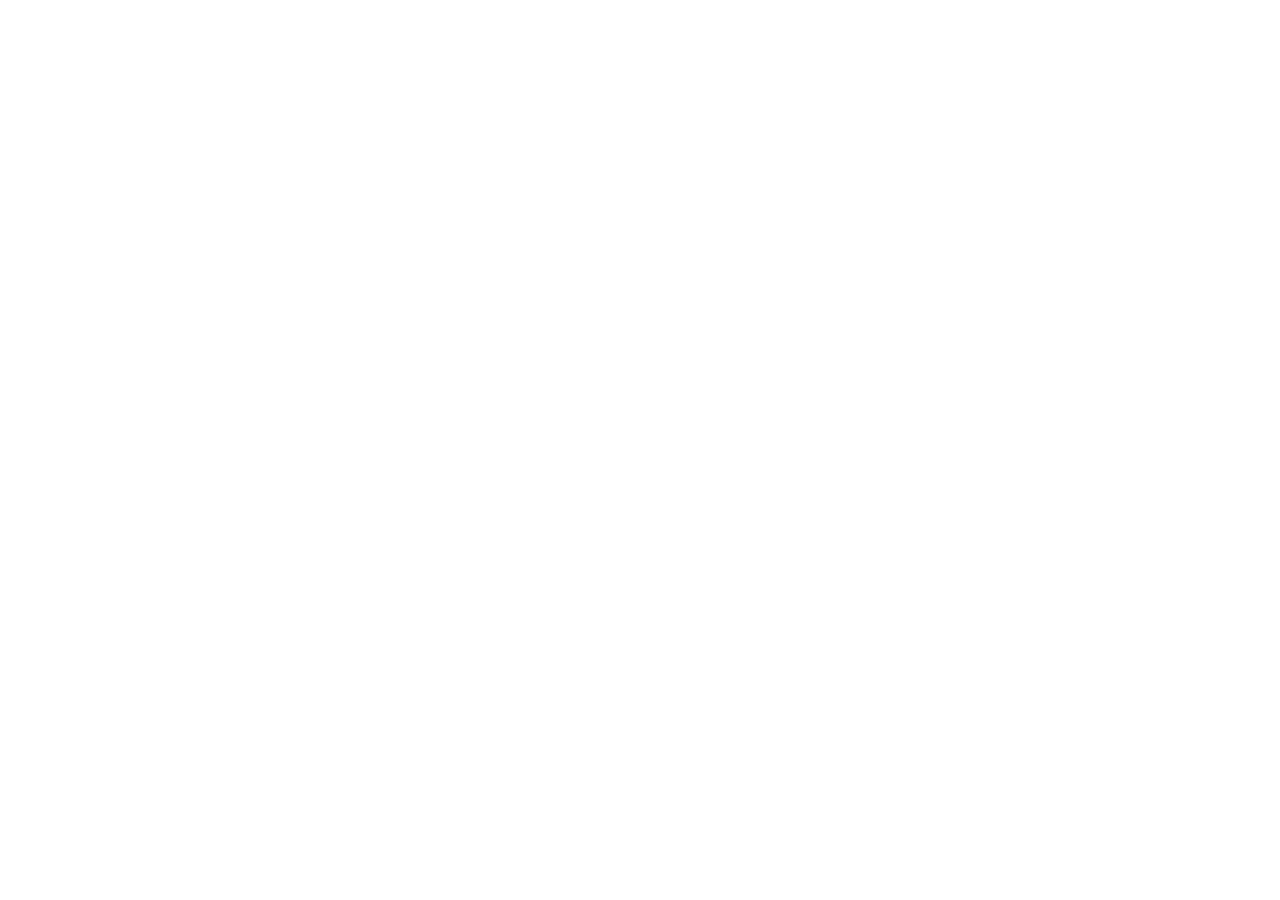
==== editorial/index.html @ 91fcff69 "STRANDGUT demo sites: info-first + editorial" ====
<!doctype html>
<html lang="de">
  <head>
    <meta charset="UTF-8" />
    <link rel="icon" type="image/svg+xml" href="/Program Files/Git/strandgut-sites/editorial/favicon.svg" />
    <meta name="viewport" content="width=device-width, initial-scale=1.0" />
    <meta name="theme-color" content="#112B28" />
    <meta
      name="description"
      content="STRANDGUT - Beachbar und Kueche direkt am Strand von Binz auf Ruegen. Regionale Kueche, frischer Ostseefisch und Cocktails zum Sonnenuntergang."
    />
    <title>STRANDGUT - Beachbar & Küche · Binz, Rügen</title>
    <script type="module" crossorigin src="/Program Files/Git/strandgut-sites/editorial/assets/index-DSdc0NOH.js"></script>
    <link rel="stylesheet" crossorigin href="/Program Files/Git/strandgut-sites/editorial/assets/index-mIvfpM-p.css">
  </head>
  <body>
    <div id="root"></div>
  </body>
</html>
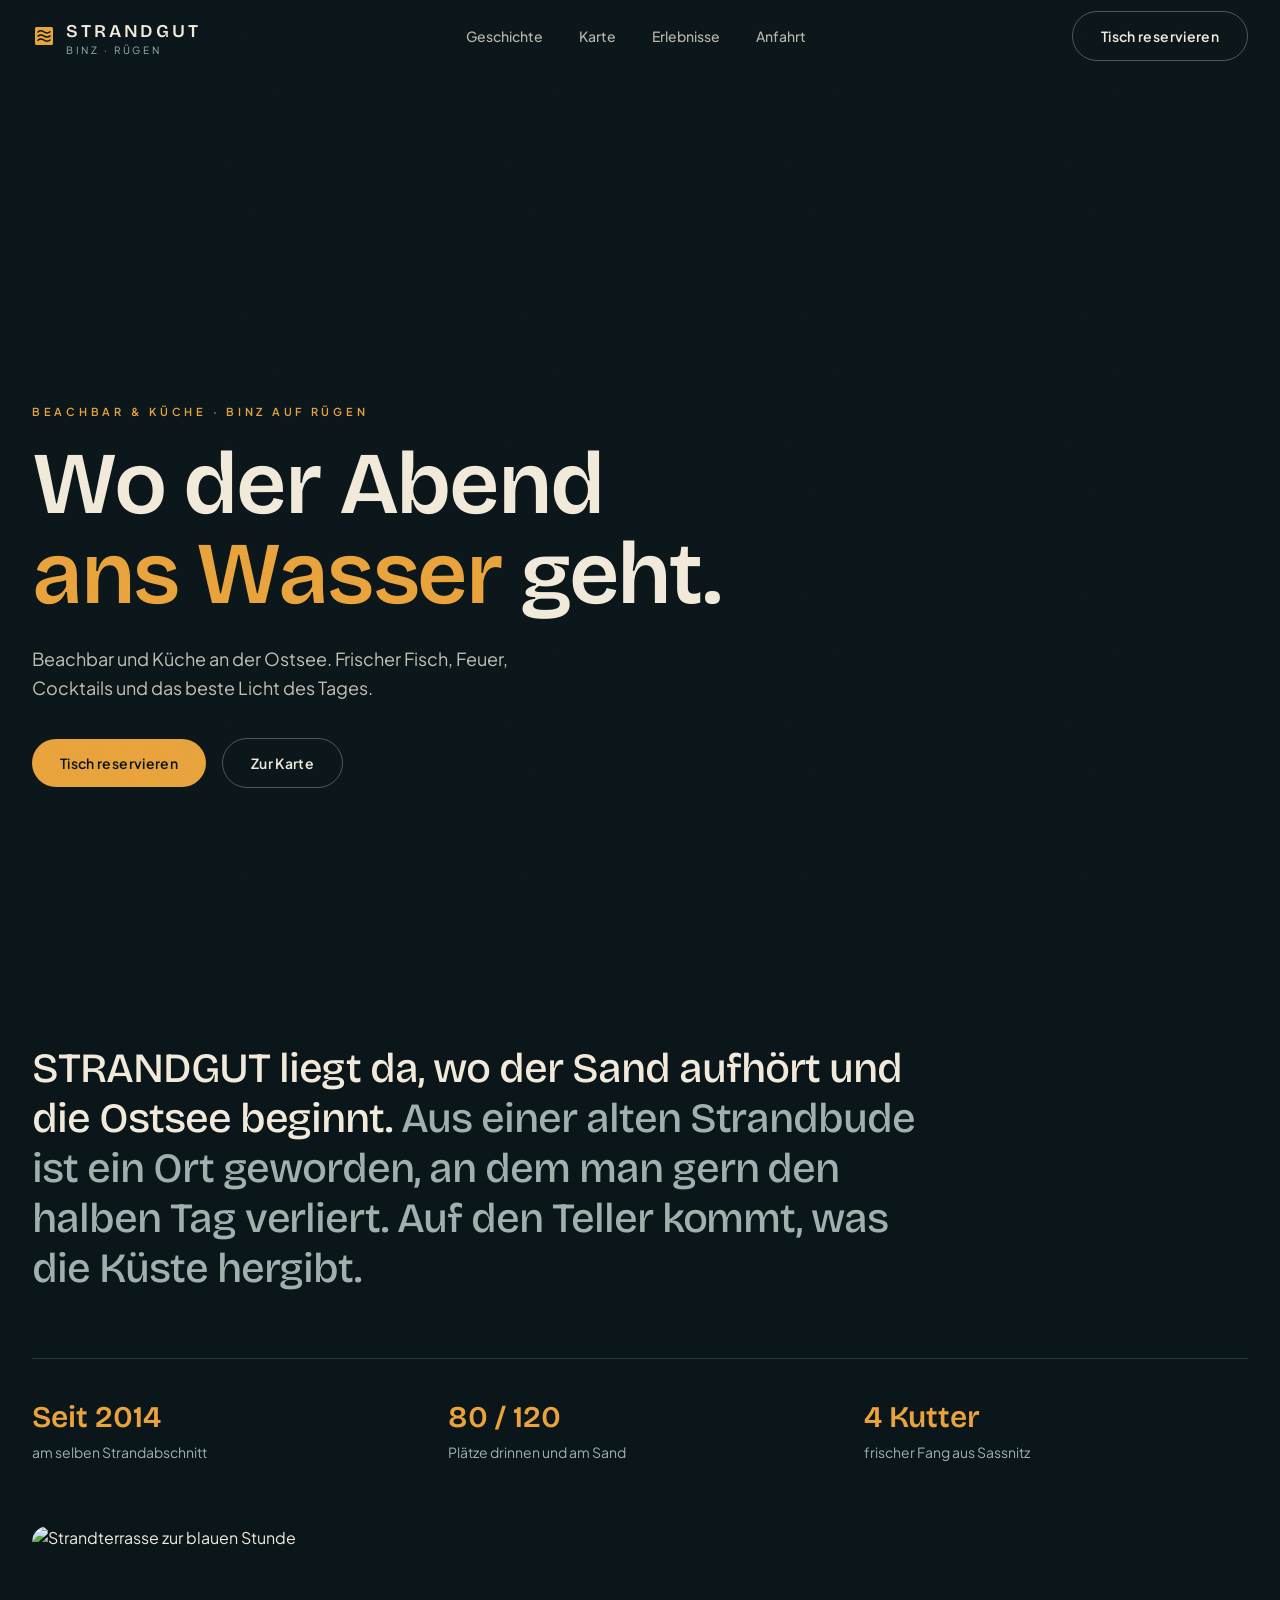
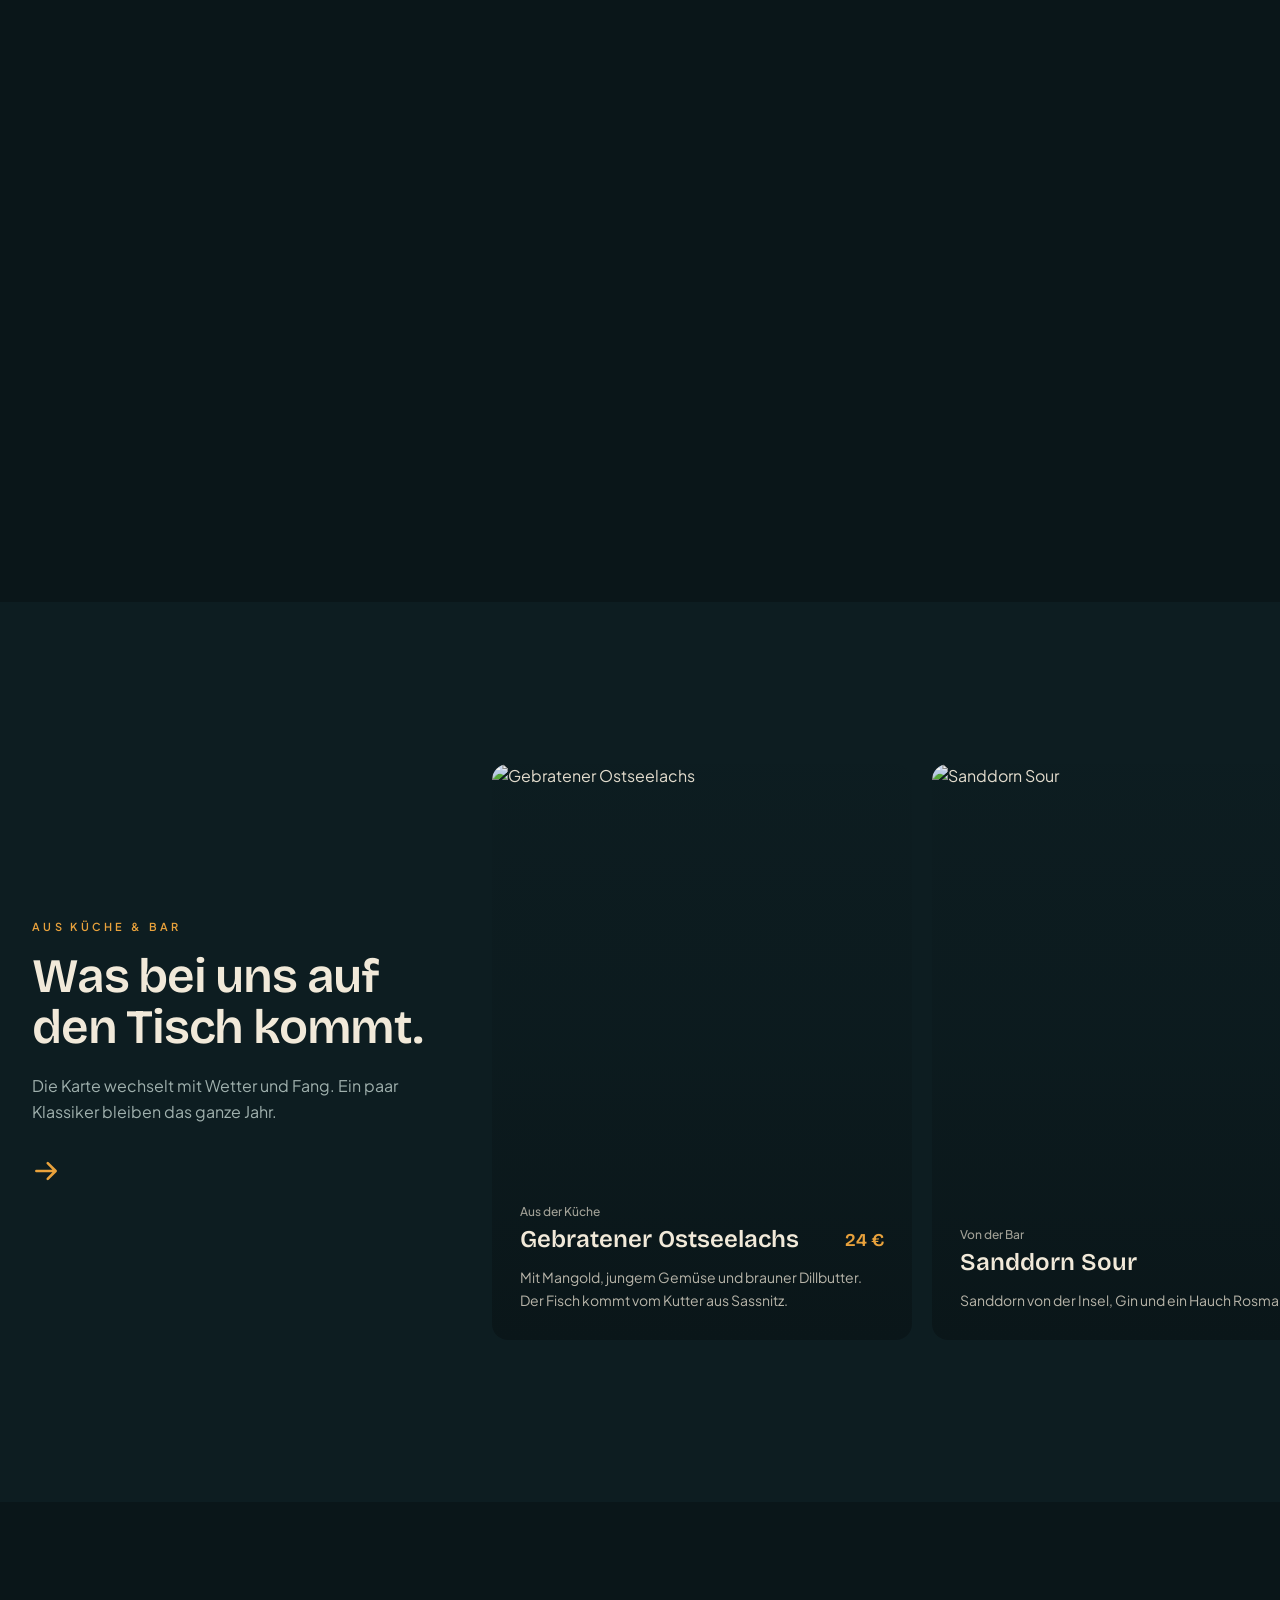
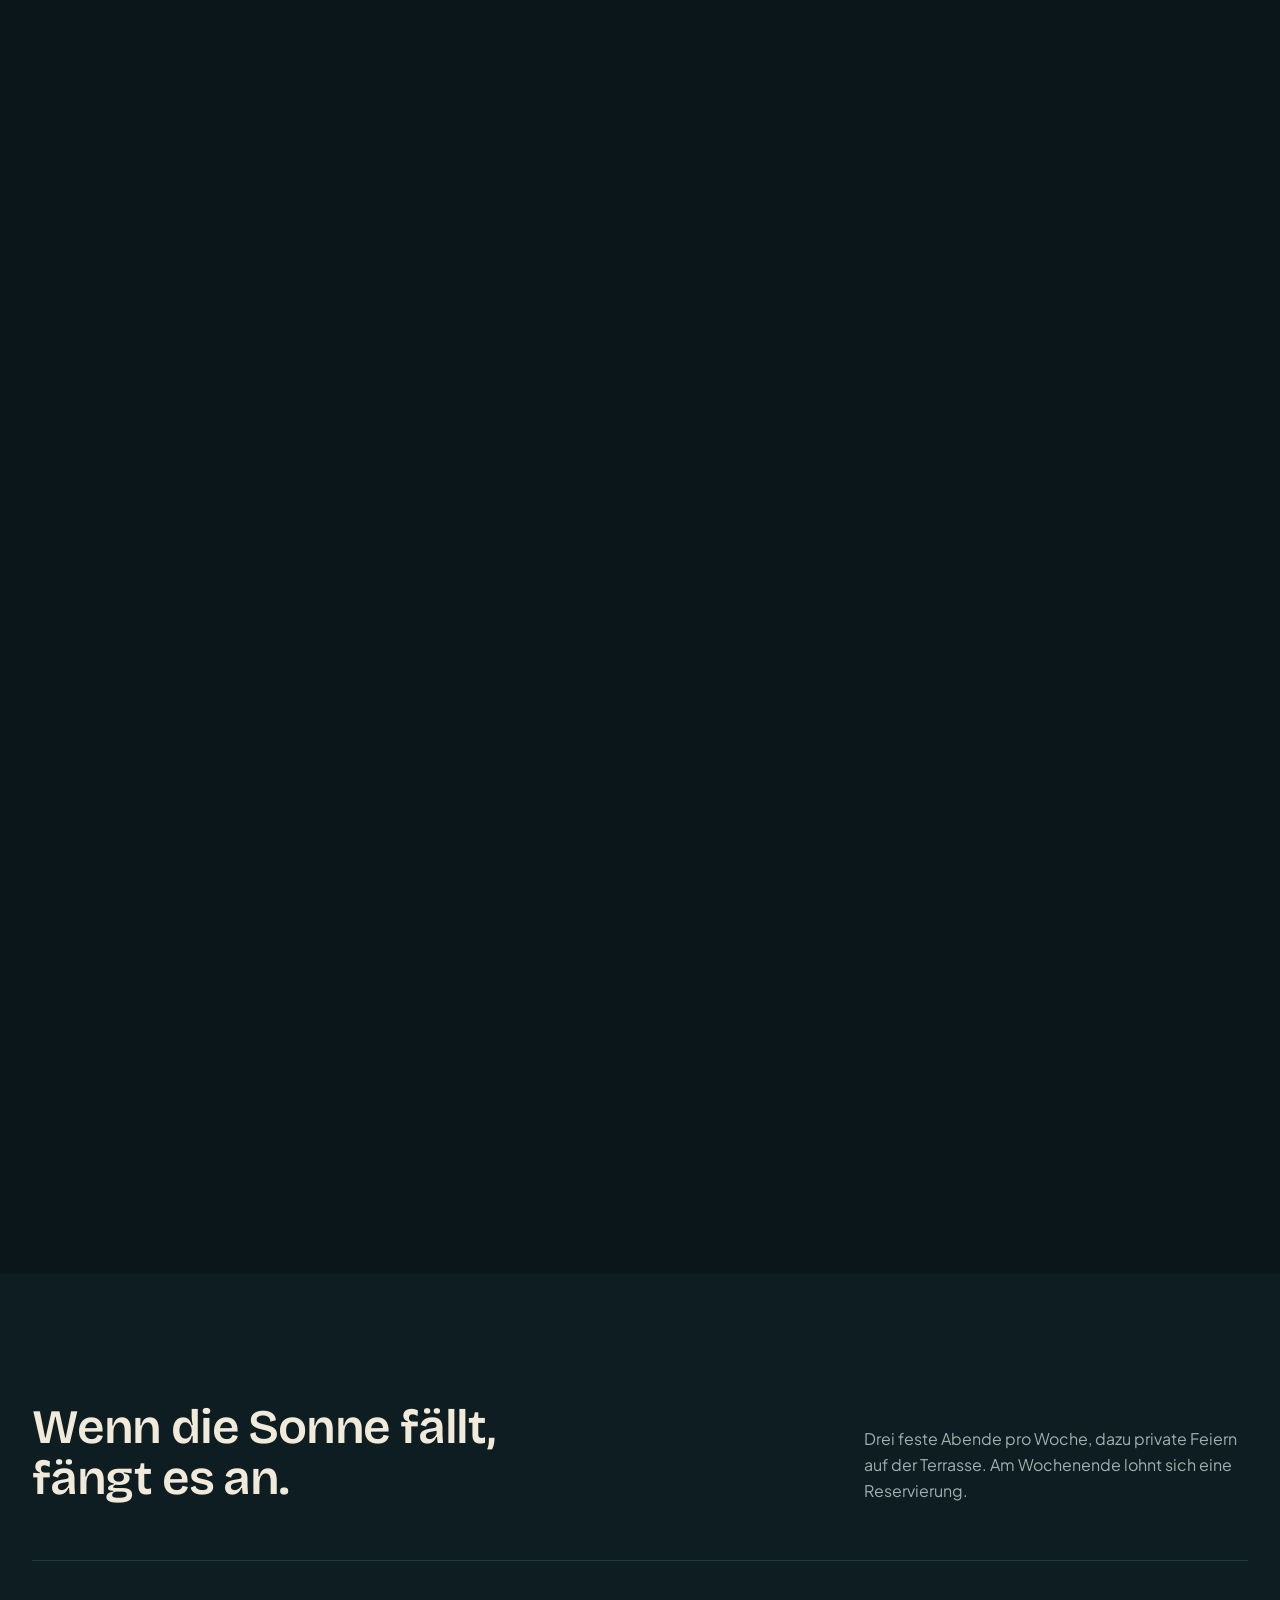
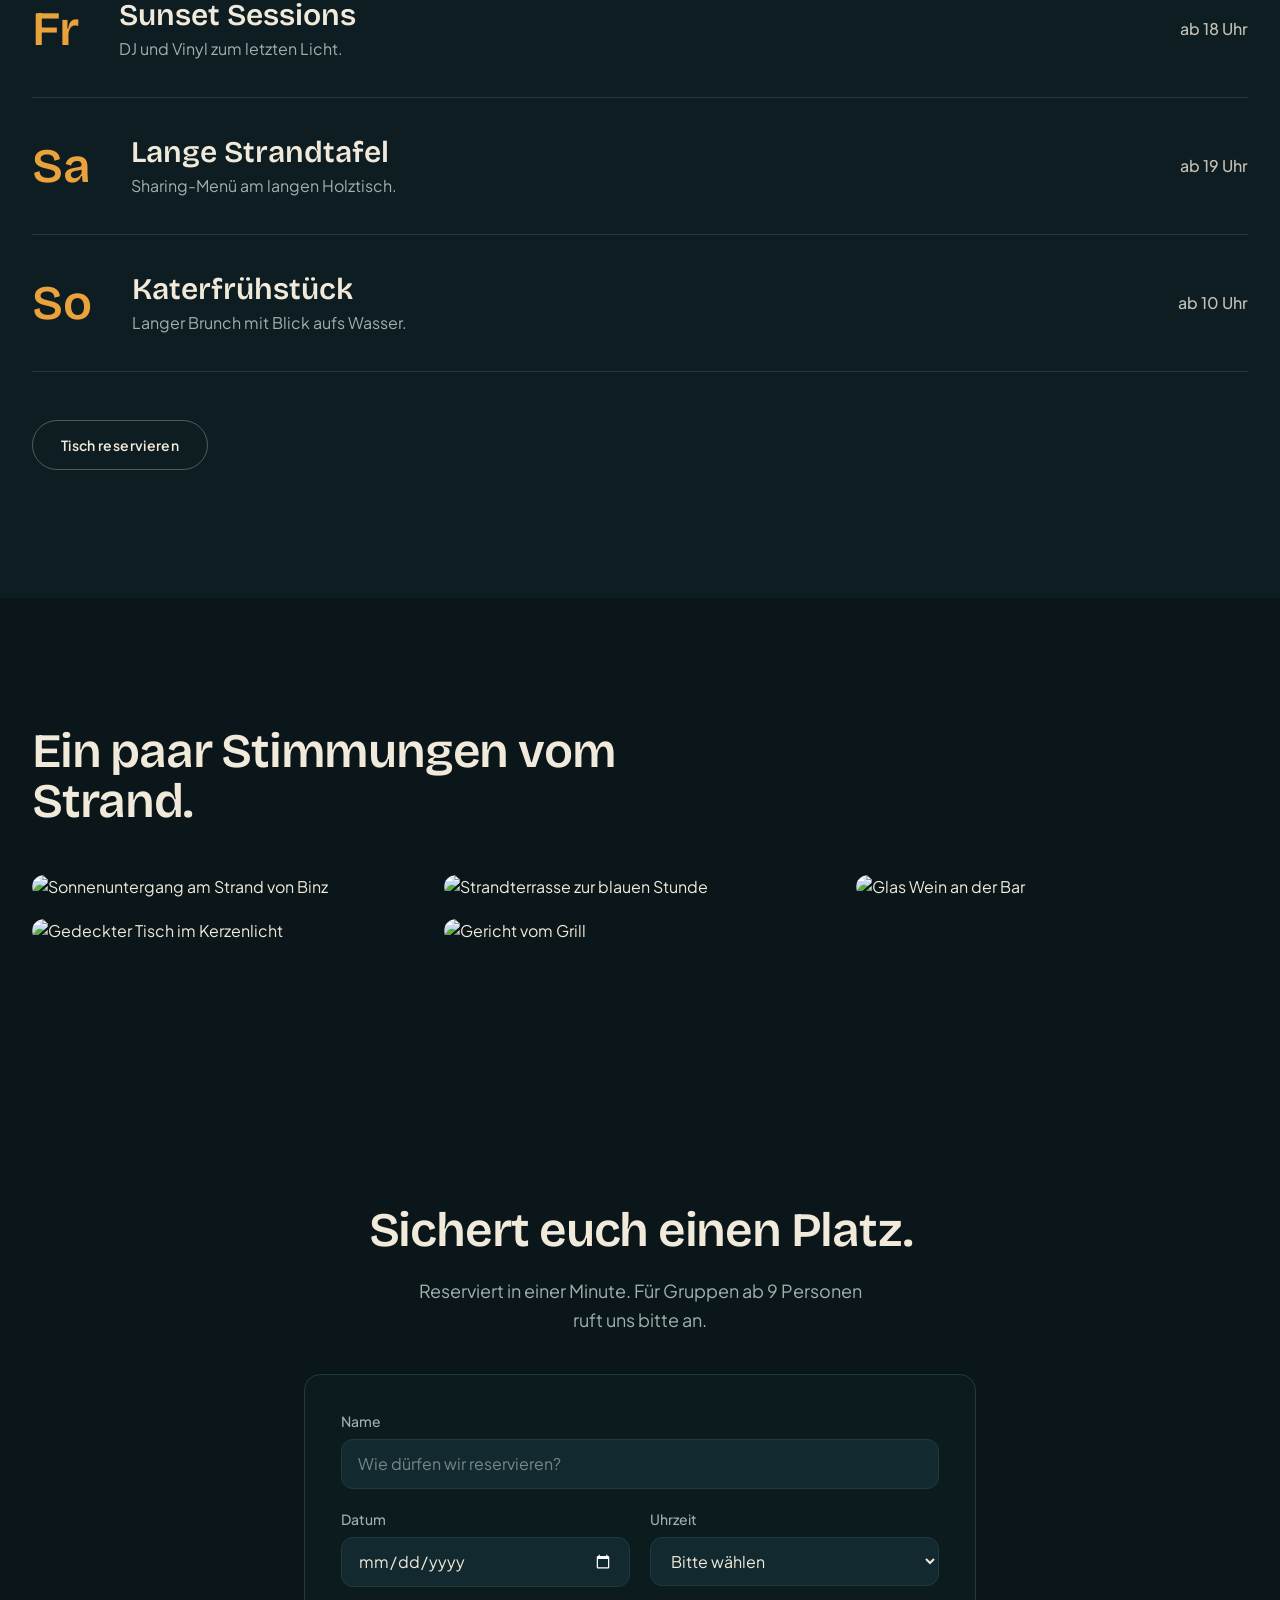
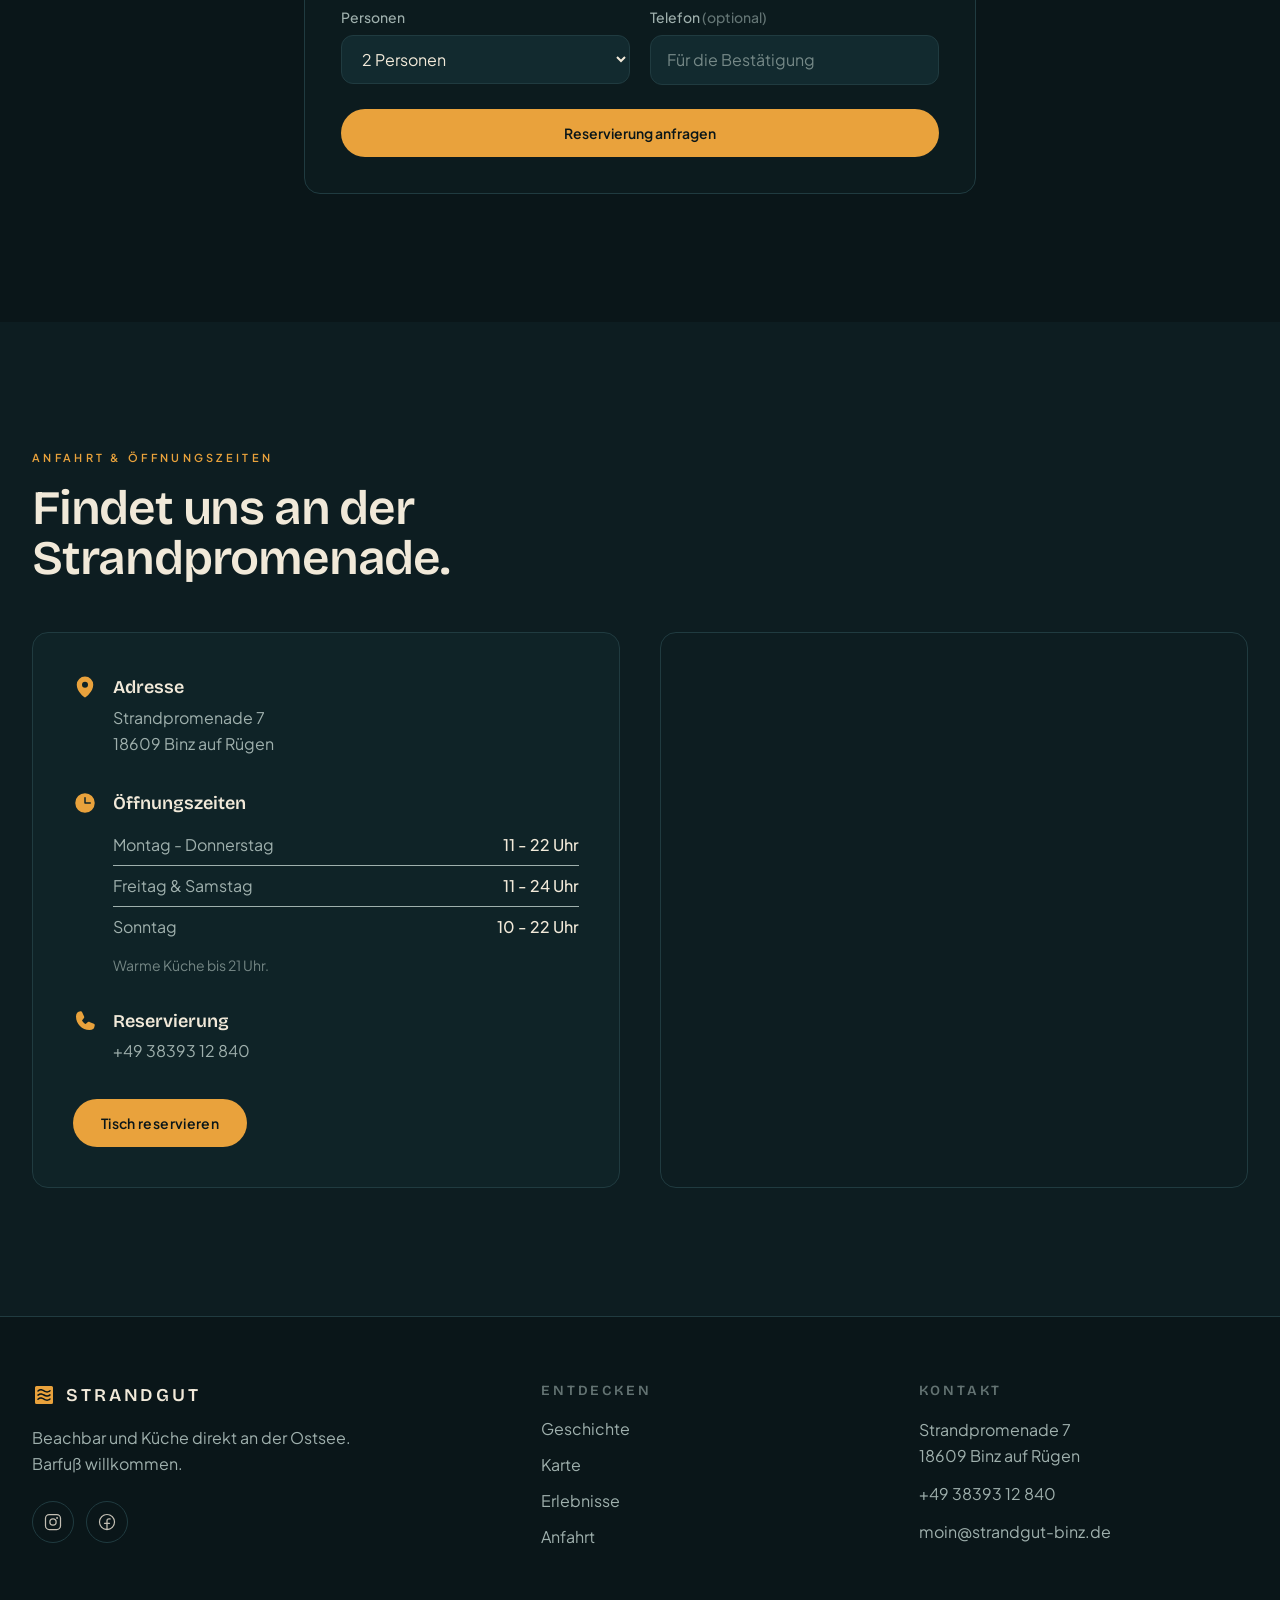
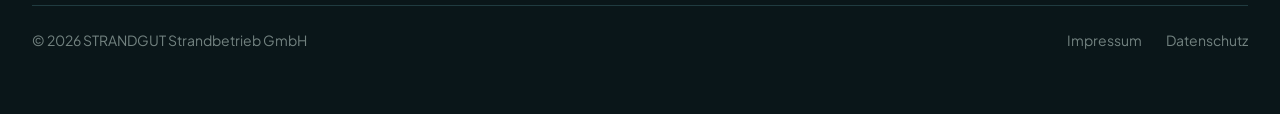
==== commit 02d9a6f8: "Use relative asset paths (robust under GitHub Pages subfolders)" ====
--- a/editorial/index.html
+++ b/editorial/index.html
@@ -2,7 +2,7 @@
 <html lang="de">
   <head>
     <meta charset="UTF-8" />
-    <link rel="icon" type="image/svg+xml" href="/Program Files/Git/strandgut-sites/editorial/favicon.svg" />
+    <link rel="icon" type="image/svg+xml" href="./favicon.svg" />
     <meta name="viewport" content="width=device-width, initial-scale=1.0" />
     <meta name="theme-color" content="#112B28" />
     <meta
@@ -10,8 +10,8 @@
       content="STRANDGUT - Beachbar und Kueche direkt am Strand von Binz auf Ruegen. Regionale Kueche, frischer Ostseefisch und Cocktails zum Sonnenuntergang."
     />
     <title>STRANDGUT - Beachbar & Küche · Binz, Rügen</title>
-    <script type="module" crossorigin src="/Program Files/Git/strandgut-sites/editorial/assets/index-DSdc0NOH.js"></script>
-    <link rel="stylesheet" crossorigin href="/Program Files/Git/strandgut-sites/editorial/assets/index-mIvfpM-p.css">
+    <script type="module" crossorigin src="./assets/index-B8bBzKCx.js"></script>
+    <link rel="stylesheet" crossorigin href="./assets/index-BWJ41e-n.css">
   </head>
   <body>
     <div id="root"></div>
--- a/editorial/assets/index-BWJ41e-n.css
+++ b/editorial/assets/index-BWJ41e-n.css
@@ -0,0 +1 @@
+@font-face{font-family:Bricolage Grotesque Variable;font-style:normal;font-display:swap;font-weight:200 800;src:url(./bricolage-grotesque-vietnamese-wght-normal-BUzh504Q.woff2)format("woff2-variations");unicode-range:U+102-103,U+110-111,U+128-129,U+168-169,U+1A0-1A1,U+1AF-1B0,U+300-301,U+303-304,U+308-309,U+323,U+329,U+1EA0-1EF9,U+20AB}@font-face{font-family:Bricolage Grotesque Variable;font-style:normal;font-display:swap;font-weight:200 800;src:url(./bricolage-grotesque-latin-ext-wght-normal-CcLUaPy7.woff2)format("woff2-variations");unicode-range:U+100-2BA,U+2BD-2C5,U+2C7-2CC,U+2CE-2D7,U+2DD-2FF,U+304,U+308,U+329,U+1D00-1DBF,U+1E00-1E9F,U+1EF2-1EFF,U+2020,U+20A0-20AB,U+20AD-20C0,U+2113,U+2C60-2C7F,U+A720-A7FF}@font-face{font-family:Bricolage Grotesque Variable;font-style:normal;font-display:swap;font-weight:200 800;src:url(./bricolage-grotesque-latin-wght-normal-DLoelf7F.woff2)format("woff2-variations");unicode-range:U+??,U+131,U+152-153,U+2BB-2BC,U+2C6,U+2DA,U+2DC,U+304,U+308,U+329,U+2000-206F,U+20AC,U+2122,U+2191,U+2193,U+2212,U+2215,U+FEFF,U+FFFD}@font-face{font-family:Plus Jakarta Sans Variable;font-style:normal;font-display:swap;font-weight:200 800;src:url([data-uri])format("woff2-variations");unicode-range:U+460-52F,U+1C80-1C8A,U+20B4,U+2DE0-2DFF,U+A640-A69F,U+FE2E-FE2F}@font-face{font-family:Plus Jakarta Sans Variable;font-style:normal;font-display:swap;font-weight:200 800;src:url(./plus-jakarta-sans-vietnamese-wght-normal-qRpaaN48.woff2)format("woff2-variations");unicode-range:U+102-103,U+110-111,U+128-129,U+168-169,U+1A0-1A1,U+1AF-1B0,U+300-301,U+303-304,U+308-309,U+323,U+329,U+1EA0-1EF9,U+20AB}@font-face{font-family:Plus Jakarta Sans Variable;font-style:normal;font-display:swap;font-weight:200 800;src:url(./plus-jakarta-sans-latin-ext-wght-normal-DmpS2jIq.woff2)format("woff2-variations");unicode-range:U+100-2BA,U+2BD-2C5,U+2C7-2CC,U+2CE-2D7,U+2DD-2FF,U+304,U+308,U+329,U+1D00-1DBF,U+1E00-1E9F,U+1EF2-1EFF,U+2020,U+20A0-20AB,U+20AD-20C0,U+2113,U+2C60-2C7F,U+A720-A7FF}@font-face{font-family:Plus Jakarta Sans Variable;font-style:normal;font-display:swap;font-weight:200 800;src:url(./plus-jakarta-sans-latin-wght-normal-eXO_dkmS.woff2)format("woff2-variations");unicode-range:U+??,U+131,U+152-153,U+2BB-2BC,U+2C6,U+2DA,U+2DC,U+304,U+308,U+329,U+2000-206F,U+20AC,U+2122,U+2191,U+2193,U+2212,U+2215,U+FEFF,U+FFFD}@layer properties{@supports (((-webkit-hyphens:none)) and (not (margin-trim:inline))) or ((-moz-orient:inline) and (not (color:rgb(from red r g b)))){*,:before,:after,::backdrop{--tw-rotate-x:initial;--tw-rotate-y:initial;--tw-rotate-z:initial;--tw-skew-x:initial;--tw-skew-y:initial;--tw-space-y-reverse:0;--tw-divide-y-reverse:0;--tw-border-style:solid;--tw-gradient-position:initial;--tw-gradient-from:#0000;--tw-gradient-via:#0000;--tw-gradient-to:#0000;--tw-gradient-stops:initial;--tw-gradient-via-stops:initial;--tw-gradient-from-position:0%;--tw-gradient-via-position:50%;--tw-gradient-to-position:100%;--tw-leading:initial;--tw-font-weight:initial;--tw-tracking:initial;--tw-outline-style:solid;--tw-blur:initial;--tw-brightness:initial;--tw-contrast:initial;--tw-grayscale:initial;--tw-hue-rotate:initial;--tw-invert:initial;--tw-opacity:initial;--tw-saturate:initial;--tw-sepia:initial;--tw-drop-shadow:initial;--tw-drop-shadow-color:initial;--tw-drop-shadow-alpha:100%;--tw-drop-shadow-size:initial;--tw-backdrop-blur:initial;--tw-backdrop-brightness:initial;--tw-backdrop-contrast:initial;--tw-backdrop-grayscale:initial;--tw-backdrop-hue-rotate:initial;--tw-backdrop-invert:initial;--tw-backdrop-opacity:initial;--tw-backdrop-saturate:initial;--tw-backdrop-sepia:initial;--tw-duration:initial;--tw-ease:initial;--tw-scale-x:1;--tw-scale-y:1;--tw-scale-z:1;--tw-shadow:0 0 #0000;--tw-shadow-color:initial;--tw-shadow-alpha:100%;--tw-inset-shadow:0 0 #0000;--tw-inset-shadow-color:initial;--tw-inset-shadow-alpha:100%;--tw-ring-color:initial;--tw-ring-shadow:0 0 #0000;--tw-inset-ring-color:initial;--tw-inset-ring-shadow:0 0 #0000;--tw-ring-inset:initial;--tw-ring-offset-width:0px;--tw-ring-offset-color:#fff;--tw-ring-offset-shadow:0 0 #0000}}}@layer theme{:root,:host{--font-sans:ui-sans-serif, system-ui, sans-serif, "Apple Color Emoji", "Segoe UI Emoji", "Segoe UI Symbol", "Noto Color Emoji";--font-mono:ui-monospace, SFMono-Regular, Menlo, Monaco, Consolas, "Liberation Mono", "Courier New", monospace;--color-red-300:oklch(80.8% .114 19.571);--color-red-400:oklch(70.4% .191 22.216);--spacing:.25rem;--container-xs:20rem;--container-sm:24rem;--container-md:28rem;--container-lg:32rem;--container-xl:36rem;--container-2xl:42rem;--container-3xl:48rem;--container-4xl:56rem;--text-xs:.75rem;--text-xs--line-height:calc(1 / .75);--text-sm:.875rem;--text-sm--line-height:calc(1.25 / .875);--text-base:1rem;--text-base--line-height:calc(1.5 / 1);--text-lg:1.125rem;--text-lg--line-height:calc(1.75 / 1.125);--text-xl:1.25rem;--text-xl--line-height:calc(1.75 / 1.25);--text-2xl:1.5rem;--text-2xl--line-height:calc(2 / 1.5);--text-3xl:1.875rem;--text-3xl--line-height:calc(2.25 / 1.875);--text-4xl:2.25rem;--text-4xl--line-height:calc(2.5 / 2.25);--text-5xl:3rem;--text-5xl--line-height:1;--text-6xl:3.75rem;--text-6xl--line-height:1;--font-weight-medium:500;--font-weight-semibold:600;--tracking-tight:-.025em;--tracking-wide:.025em;--leading-tight:1.25;--leading-snug:1.375;--leading-relaxed:1.625;--radius-xl:.75rem;--radius-2xl:1rem;--ease-out:cubic-bezier(0, 0, .2, 1);--animate-spin:spin 1s linear infinite;--blur-md:12px;--default-transition-duration:.15s;--default-transition-timing-function:cubic-bezier(.4, 0, .2, 1);--default-font-family:var(--font-sans);--default-mono-font-family:var(--font-mono);--color-night:#0a1619;--color-deep:#0d1d21;--color-surface:#122a2f;--color-line:#203b40;--color-sand:#f1e9d9;--color-haze:#9fb0ad;--color-amber:#e9a23c;--color-amber-deep:#cf8526;--font-display:"Bricolage Grotesque Variable", ui-sans-serif, system-ui, sans-serif;--font-body:"Plus Jakarta Sans Variable", ui-sans-serif, system-ui, sans-serif;--radius-pill:999px}}@layer base{*,:after,:before,::backdrop{box-sizing:border-box;border:0 solid;margin:0;padding:0}::file-selector-button{box-sizing:border-box;border:0 solid;margin:0;padding:0}html,:host{-webkit-text-size-adjust:100%;tab-size:4;line-height:1.5;font-family:var(--default-font-family,ui-sans-serif, system-ui, sans-serif, "Apple Color Emoji", "Segoe UI Emoji", "Segoe UI Symbol", "Noto Color Emoji");font-feature-settings:var(--default-font-feature-settings,normal);font-variation-settings:var(--default-font-variation-settings,normal);-webkit-tap-highlight-color:transparent}hr{height:0;color:inherit;border-top-width:1px}abbr:where([title]){-webkit-text-decoration:underline dotted;text-decoration:underline dotted}h1,h2,h3,h4,h5,h6{font-size:inherit;font-weight:inherit}a{color:inherit;-webkit-text-decoration:inherit;-webkit-text-decoration:inherit;-webkit-text-decoration:inherit;-webkit-text-decoration:inherit;text-decoration:inherit}b,strong{font-weight:bolder}code,kbd,samp,pre{font-family:var(--default-mono-font-family,ui-monospace, SFMono-Regular, Menlo, Monaco, Consolas, "Liberation Mono", "Courier New", monospace);font-feature-settings:var(--default-mono-font-feature-settings,normal);font-variation-settings:var(--default-mono-font-variation-settings,normal);font-size:1em}small{font-size:80%}sub,sup{vertical-align:baseline;font-size:75%;line-height:0;position:relative}sub{bottom:-.25em}sup{top:-.5em}table{text-indent:0;border-color:inherit;border-collapse:collapse}:-moz-focusring{outline:auto}progress{vertical-align:baseline}summary{display:list-item}ol,ul,menu{list-style:none}img,svg,video,canvas,audio,iframe,embed,object{vertical-align:middle;display:block}img,video{max-width:100%;height:auto}button,input,select,optgroup,textarea{font:inherit;font-feature-settings:inherit;font-variation-settings:inherit;letter-spacing:inherit;color:inherit;opacity:1;background-color:#0000;border-radius:0}::file-selector-button{font:inherit;font-feature-settings:inherit;font-variation-settings:inherit;letter-spacing:inherit;color:inherit;opacity:1;background-color:#0000;border-radius:0}:where(select:is([multiple],[size])) optgroup{font-weight:bolder}:where(select:is([multiple],[size])) optgroup option{padding-inline-start:20px}::file-selector-button{margin-inline-end:4px}::placeholder{opacity:1}@supports (not ((-webkit-appearance:-apple-pay-button))) or (contain-intrinsic-size:1px){::placeholder{color:currentColor}@supports (color:color-mix(in lab, red, red)){::placeholder{color:color-mix(in oklab, currentcolor 50%, transparent)}}}textarea{resize:vertical}::-webkit-search-decoration{-webkit-appearance:none}::-webkit-date-and-time-value{min-height:1lh;text-align:inherit}::-webkit-datetime-edit{display:inline-flex}::-webkit-datetime-edit-fields-wrapper{padding:0}::-webkit-datetime-edit{padding-block:0}::-webkit-datetime-edit-year-field{padding-block:0}::-webkit-datetime-edit-month-field{padding-block:0}::-webkit-datetime-edit-day-field{padding-block:0}::-webkit-datetime-edit-hour-field{padding-block:0}::-webkit-datetime-edit-minute-field{padding-block:0}::-webkit-datetime-edit-second-field{padding-block:0}::-webkit-datetime-edit-millisecond-field{padding-block:0}::-webkit-datetime-edit-meridiem-field{padding-block:0}::-webkit-calendar-picker-indicator{line-height:1}:-moz-ui-invalid{box-shadow:none}button,input:where([type=button],[type=reset],[type=submit]){appearance:button}::file-selector-button{appearance:button}::-webkit-inner-spin-button{height:auto}::-webkit-outer-spin-button{height:auto}[hidden]:where(:not([hidden=until-found])){display:none!important}}@layer components;@layer utilities{.absolute{position:absolute}.fixed{position:fixed}.relative{position:relative}.static{position:static}.inset-0{inset:0}.inset-x-0{inset-inline:0}.top-0{top:0}.z-50{z-index:50}.container{width:100%}@media (width>=40rem){.container{max-width:40rem}}@media (width>=48rem){.container{max-width:48rem}}@media (width>=64rem){.container{max-width:64rem}}@media (width>=80rem){.container{max-width:80rem}}@media (width>=96rem){.container{max-width:96rem}}.mx-auto{margin-inline:auto}.mt-0\.5{margin-top:calc(var(--spacing) * .5)}.mt-1{margin-top:var(--spacing)}.mt-2{margin-top:calc(var(--spacing) * 2)}.mt-3{margin-top:calc(var(--spacing) * 3)}.mt-4{margin-top:calc(var(--spacing) * 4)}.mt-5{margin-top:calc(var(--spacing) * 5)}.mt-6{margin-top:calc(var(--spacing) * 6)}.mt-8{margin-top:calc(var(--spacing) * 8)}.mt-9{margin-top:calc(var(--spacing) * 9)}.mt-10{margin-top:calc(var(--spacing) * 10)}.mt-12{margin-top:calc(var(--spacing) * 12)}.mt-14{margin-top:calc(var(--spacing) * 14)}.mt-16{margin-top:calc(var(--spacing) * 16)}.mb-4{margin-bottom:calc(var(--spacing) * 4)}.mb-5{margin-bottom:calc(var(--spacing) * 5)}.mb-12{margin-bottom:calc(var(--spacing) * 12)}.block{display:block}.flex{display:flex}.grid{display:grid}.hidden{display:none}.inline-flex{display:inline-flex}.aspect-\[16\/9\]{aspect-ratio:16/9}.size-4{width:calc(var(--spacing) * 4);height:calc(var(--spacing) * 4)}.size-5{width:calc(var(--spacing) * 5);height:calc(var(--spacing) * 5)}.size-6{width:calc(var(--spacing) * 6);height:calc(var(--spacing) * 6)}.size-7{width:calc(var(--spacing) * 7);height:calc(var(--spacing) * 7)}.size-14{width:calc(var(--spacing) * 14);height:calc(var(--spacing) * 14)}.size-full{width:100%;height:100%}.h-\[64vh\]{height:64vh}.h-\[72px\]{height:72px}.h-\[100dvh\]{height:100dvh}.h-full{height:100%}.min-h-\[100dvh\]{min-height:100dvh}.min-h-\[360px\]{min-height:360px}.w-\[80vw\]{width:80vw}.w-full{width:100%}.max-w-2xl{max-width:var(--container-2xl)}.max-w-3xl{max-width:var(--container-3xl)}.max-w-4xl{max-width:var(--container-4xl)}.max-w-\[400px\]{max-width:400px}.max-w-\[420px\]{max-width:420px}.max-w-\[440px\]{max-width:440px}.max-w-\[1320px\]{max-width:1320px}.max-w-lg{max-width:var(--container-lg)}.max-w-md{max-width:var(--container-md)}.max-w-sm{max-width:var(--container-sm)}.max-w-xl{max-width:var(--container-xl)}.max-w-xs{max-width:var(--container-xs)}.min-w-0{min-width:0}.flex-1{flex:1}.shrink-0{flex-shrink:0}.transform{transform:var(--tw-rotate-x,) var(--tw-rotate-y,) var(--tw-rotate-z,) var(--tw-skew-x,) var(--tw-skew-y,)}.animate-spin{animation:var(--animate-spin)}.columns-2{columns:2}.grid-cols-1{grid-template-columns:repeat(1,minmax(0,1fr))}.flex-col{flex-direction:column}.flex-wrap{flex-wrap:wrap}.items-center{align-items:center}.items-end{align-items:flex-end}.justify-between{justify-content:space-between}.justify-center{justify-content:center}.justify-end{justify-content:flex-end}.gap-1{gap:var(--spacing)}.gap-2{gap:calc(var(--spacing) * 2)}.gap-2\.5{gap:calc(var(--spacing) * 2.5)}.gap-3{gap:calc(var(--spacing) * 3)}.gap-4{gap:calc(var(--spacing) * 4)}.gap-5{gap:calc(var(--spacing) * 5)}.gap-6{gap:calc(var(--spacing) * 6)}.gap-8{gap:calc(var(--spacing) * 8)}.gap-9{gap:calc(var(--spacing) * 9)}.gap-12{gap:calc(var(--spacing) * 12)}:where(.space-y-3>:not(:last-child)){--tw-space-y-reverse:0;margin-block-start:calc(calc(var(--spacing) * 3) * var(--tw-space-y-reverse));margin-block-end:calc(calc(var(--spacing) * 3) * calc(1 - var(--tw-space-y-reverse)))}:where(.divide-y>:not(:last-child)){--tw-divide-y-reverse:0;border-bottom-style:var(--tw-border-style);border-top-style:var(--tw-border-style);border-top-width:calc(1px * var(--tw-divide-y-reverse));border-bottom-width:calc(1px * calc(1 - var(--tw-divide-y-reverse)))}.overflow-hidden{overflow:hidden}.overflow-x-auto{overflow-x:auto}.overflow-x-hidden{overflow-x:hidden}.rounded-2xl{border-radius:var(--radius-2xl)}.rounded-full{border-radius:3.40282e38px}.rounded-pill{border-radius:var(--radius-pill)}.rounded-xl{border-radius:var(--radius-xl)}.border{border-style:var(--tw-border-style);border-width:1px}.border-t{border-top-style:var(--tw-border-style);border-top-width:1px}.border-b{border-bottom-style:var(--tw-border-style);border-bottom-width:1px}.border-line{border-color:var(--color-line)}.border-red-400\/70{border-color:#ff6568b3}@supports (color:color-mix(in lab, red, red)){.border-red-400\/70{border-color:color-mix(in oklab, var(--color-red-400) 70%, transparent)}}.border-sand\/30{border-color:#f1e9d94d}@supports (color:color-mix(in lab, red, red)){.border-sand\/30{border-color:color-mix(in oklab, var(--color-sand) 30%, transparent)}}.border-transparent{border-color:#0000}.bg-amber{background-color:var(--color-amber)}.bg-deep{background-color:var(--color-deep)}.bg-deep\/70{background-color:#0d1d21b3}@supports (color:color-mix(in lab, red, red)){.bg-deep\/70{background-color:color-mix(in oklab, var(--color-deep) 70%, transparent)}}.bg-night{background-color:var(--color-night)}.bg-night\/80{background-color:#0a1619cc}@supports (color:color-mix(in lab, red, red)){.bg-night\/80{background-color:color-mix(in oklab, var(--color-night) 80%, transparent)}}.bg-night\/95{background-color:#0a1619f2}@supports (color:color-mix(in lab, red, red)){.bg-night\/95{background-color:color-mix(in oklab, var(--color-night) 95%, transparent)}}.bg-surface{background-color:var(--color-surface)}.bg-surface\/50{background-color:#122a2f80}@supports (color:color-mix(in lab, red, red)){.bg-surface\/50{background-color:color-mix(in oklab, var(--color-surface) 50%, transparent)}}.bg-transparent{background-color:#0000}.bg-gradient-to-r{--tw-gradient-position:to right in oklab;background-image:linear-gradient(var(--tw-gradient-stops))}.bg-gradient-to-t{--tw-gradient-position:to top in oklab;background-image:linear-gradient(var(--tw-gradient-stops))}.from-night{--tw-gradient-from:var(--color-night);--tw-gradient-stops:var(--tw-gradient-via-stops,var(--tw-gradient-position), var(--tw-gradient-from) var(--tw-gradient-from-position), var(--tw-gradient-to) var(--tw-gradient-to-position))}.from-night\/80{--tw-gradient-from:#0a1619cc}@supports (color:color-mix(in lab, red, red)){.from-night\/80{--tw-gradient-from:color-mix(in oklab, var(--color-night) 80%, transparent)}}.from-night\/80{--tw-gradient-stops:var(--tw-gradient-via-stops,var(--tw-gradient-position), var(--tw-gradient-from) var(--tw-gradient-from-position), var(--tw-gradient-to) var(--tw-gradient-to-position))}.via-night\/20{--tw-gradient-via:#0a161933}@supports (color:color-mix(in lab, red, red)){.via-night\/20{--tw-gradient-via:color-mix(in oklab, var(--color-night) 20%, transparent)}}.via-night\/20{--tw-gradient-via-stops:var(--tw-gradient-position), var(--tw-gradient-from) var(--tw-gradient-from-position), var(--tw-gradient-via) var(--tw-gradient-via-position), var(--tw-gradient-to) var(--tw-gradient-to-position);--tw-gradient-stops:var(--tw-gradient-via-stops)}.via-night\/35{--tw-gradient-via:#0a161959}@supports (color:color-mix(in lab, red, red)){.via-night\/35{--tw-gradient-via:color-mix(in oklab, var(--color-night) 35%, transparent)}}.via-night\/35{--tw-gradient-via-stops:var(--tw-gradient-position), var(--tw-gradient-from) var(--tw-gradient-from-position), var(--tw-gradient-via) var(--tw-gradient-via-position), var(--tw-gradient-to) var(--tw-gradient-to-position);--tw-gradient-stops:var(--tw-gradient-via-stops)}.via-night\/55{--tw-gradient-via:#0a16198c}@supports (color:color-mix(in lab, red, red)){.via-night\/55{--tw-gradient-via:color-mix(in oklab, var(--color-night) 55%, transparent)}}.via-night\/55{--tw-gradient-via-stops:var(--tw-gradient-position), var(--tw-gradient-from) var(--tw-gradient-from-position), var(--tw-gradient-via) var(--tw-gradient-via-position), var(--tw-gradient-to) var(--tw-gradient-to-position);--tw-gradient-stops:var(--tw-gradient-via-stops)}.to-night\/5{--tw-gradient-to:#0a16190d}@supports (color:color-mix(in lab, red, red)){.to-night\/5{--tw-gradient-to:color-mix(in oklab, var(--color-night) 5%, transparent)}}.to-night\/5{--tw-gradient-stops:var(--tw-gradient-via-stops,var(--tw-gradient-position), var(--tw-gradient-from) var(--tw-gradient-from-position), var(--tw-gradient-to) var(--tw-gradient-to-position))}.to-night\/30{--tw-gradient-to:#0a16194d}@supports (color:color-mix(in lab, red, red)){.to-night\/30{--tw-gradient-to:color-mix(in oklab, var(--color-night) 30%, transparent)}}.to-night\/30{--tw-gradient-stops:var(--tw-gradient-via-stops,var(--tw-gradient-position), var(--tw-gradient-from) var(--tw-gradient-from-position), var(--tw-gradient-to) var(--tw-gradient-to-position))}.to-transparent{--tw-gradient-to:transparent;--tw-gradient-stops:var(--tw-gradient-via-stops,var(--tw-gradient-position), var(--tw-gradient-from) var(--tw-gradient-from-position), var(--tw-gradient-to) var(--tw-gradient-to-position))}.object-cover{object-fit:cover}.p-2\.5{padding:calc(var(--spacing) * 2.5)}.p-6{padding:calc(var(--spacing) * 6)}.p-7{padding:calc(var(--spacing) * 7)}.p-8{padding:calc(var(--spacing) * 8)}.px-3{padding-inline:calc(var(--spacing) * 3)}.px-4{padding-inline:calc(var(--spacing) * 4)}.px-5{padding-inline:calc(var(--spacing) * 5)}.px-7{padding-inline:calc(var(--spacing) * 7)}.py-2{padding-block:calc(var(--spacing) * 2)}.py-3{padding-block:calc(var(--spacing) * 3)}.py-3\.5{padding-block:calc(var(--spacing) * 3.5)}.py-4{padding-block:calc(var(--spacing) * 4)}.py-7{padding-block:calc(var(--spacing) * 7)}.py-8{padding-block:calc(var(--spacing) * 8)}.py-16{padding-block:calc(var(--spacing) * 16)}.py-24{padding-block:calc(var(--spacing) * 24)}.pt-1{padding-top:var(--spacing)}.pt-3{padding-top:calc(var(--spacing) * 3)}.pt-6{padding-top:calc(var(--spacing) * 6)}.pt-10{padding-top:calc(var(--spacing) * 10)}.pt-28{padding-top:calc(var(--spacing) * 28)}.pb-20{padding-bottom:calc(var(--spacing) * 20)}.text-center{text-align:center}.font-display{font-family:var(--font-display)}.text-2xl{font-size:var(--text-2xl);line-height:var(--tw-leading,var(--text-2xl--line-height))}.text-3xl{font-size:var(--text-3xl);line-height:var(--tw-leading,var(--text-3xl--line-height))}.text-4xl{font-size:var(--text-4xl);line-height:var(--tw-leading,var(--text-4xl--line-height))}.text-5xl{font-size:var(--text-5xl);line-height:var(--tw-leading,var(--text-5xl--line-height))}.text-base{font-size:var(--text-base);line-height:var(--tw-leading,var(--text-base--line-height))}.text-lg{font-size:var(--text-lg);line-height:var(--tw-leading,var(--text-lg--line-height))}.text-sm{font-size:var(--text-sm);line-height:var(--tw-leading,var(--text-sm--line-height))}.text-xl{font-size:var(--text-xl);line-height:var(--tw-leading,var(--text-xl--line-height))}.text-xs{font-size:var(--text-xs);line-height:var(--tw-leading,var(--text-xs--line-height))}.text-\[10px\]{font-size:10px}.text-\[11px\]{font-size:11px}.leading-\[1\.02\]{--tw-leading:1.02;line-height:1.02}.leading-\[1\.06\]{--tw-leading:1.06;line-height:1.06}.leading-\[1\.18\]{--tw-leading:1.18;line-height:1.18}.leading-none{--tw-leading:1;line-height:1}.leading-relaxed{--tw-leading:var(--leading-relaxed);line-height:var(--leading-relaxed)}.leading-snug{--tw-leading:var(--leading-snug);line-height:var(--leading-snug)}.leading-tight{--tw-leading:var(--leading-tight);line-height:var(--leading-tight)}.font-medium{--tw-font-weight:var(--font-weight-medium);font-weight:var(--font-weight-medium)}.font-semibold{--tw-font-weight:var(--font-weight-semibold);font-weight:var(--font-weight-semibold)}.tracking-\[0\.2em\]{--tw-tracking:.2em;letter-spacing:.2em}.tracking-\[0\.3em\]{--tw-tracking:.3em;letter-spacing:.3em}.tracking-\[0\.16em\]{--tw-tracking:.16em;letter-spacing:.16em}.tracking-\[0\.26em\]{--tw-tracking:.26em;letter-spacing:.26em}.tracking-\[0\.34em\]{--tw-tracking:.34em;letter-spacing:.34em}.tracking-tight{--tw-tracking:var(--tracking-tight);letter-spacing:var(--tracking-tight)}.tracking-wide{--tw-tracking:var(--tracking-wide);letter-spacing:var(--tracking-wide)}.whitespace-nowrap{white-space:nowrap}.text-amber{color:var(--color-amber)}.text-haze{color:var(--color-haze)}.text-haze\/60{color:#9fb0ad99}@supports (color:color-mix(in lab, red, red)){.text-haze\/60{color:color-mix(in oklab, var(--color-haze) 60%, transparent)}}.text-haze\/70{color:#9fb0adb3}@supports (color:color-mix(in lab, red, red)){.text-haze\/70{color:color-mix(in oklab, var(--color-haze) 70%, transparent)}}.text-night{color:var(--color-night)}.text-red-300{color:var(--color-red-300)}.text-sand{color:var(--color-sand)}.text-sand\/65{color:#f1e9d9a6}@supports (color:color-mix(in lab, red, red)){.text-sand\/65{color:color-mix(in oklab, var(--color-sand) 65%, transparent)}}.text-sand\/75{color:#f1e9d9bf}@supports (color:color-mix(in lab, red, red)){.text-sand\/75{color:color-mix(in oklab, var(--color-sand) 75%, transparent)}}.text-sand\/80{color:#f1e9d9cc}@supports (color:color-mix(in lab, red, red)){.text-sand\/80{color:color-mix(in oklab, var(--color-sand) 80%, transparent)}}.uppercase{text-transform:uppercase}.not-italic{font-style:normal}.underline-offset-4{text-underline-offset:4px}.\[color-scheme\:dark\]{--lightningcss-light: ;--lightningcss-dark:initial;color-scheme:dark}.outline{outline-style:var(--tw-outline-style);outline-width:1px}.filter{filter:var(--tw-blur,) var(--tw-brightness,) var(--tw-contrast,) var(--tw-grayscale,) var(--tw-hue-rotate,) var(--tw-invert,) var(--tw-saturate,) var(--tw-sepia,) var(--tw-drop-shadow,)}.backdrop-blur-md{--tw-backdrop-blur:blur(var(--blur-md));-webkit-backdrop-filter:var(--tw-backdrop-blur,) var(--tw-backdrop-brightness,) var(--tw-backdrop-contrast,) var(--tw-backdrop-grayscale,) var(--tw-backdrop-hue-rotate,) var(--tw-backdrop-invert,) var(--tw-backdrop-opacity,) var(--tw-backdrop-saturate,) var(--tw-backdrop-sepia,);backdrop-filter:var(--tw-backdrop-blur,) var(--tw-backdrop-brightness,) var(--tw-backdrop-contrast,) var(--tw-backdrop-grayscale,) var(--tw-backdrop-hue-rotate,) var(--tw-backdrop-invert,) var(--tw-backdrop-opacity,) var(--tw-backdrop-saturate,) var(--tw-backdrop-sepia,)}.transition{transition-property:color,background-color,border-color,outline-color,text-decoration-color,fill,stroke,--tw-gradient-from,--tw-gradient-via,--tw-gradient-to,opacity,box-shadow,transform,translate,scale,rotate,filter,-webkit-backdrop-filter,backdrop-filter,display,content-visibility,overlay,pointer-events;transition-timing-function:var(--tw-ease,var(--default-transition-timing-function));transition-duration:var(--tw-duration,var(--default-transition-duration))}.transition-colors{transition-property:color,background-color,border-color,outline-color,text-decoration-color,fill,stroke,--tw-gradient-from,--tw-gradient-via,--tw-gradient-to;transition-timing-function:var(--tw-ease,var(--default-transition-timing-function));transition-duration:var(--tw-duration,var(--default-transition-duration))}.transition-transform{transition-property:transform,translate,scale,rotate;transition-timing-function:var(--tw-ease,var(--default-transition-timing-function));transition-duration:var(--tw-duration,var(--default-transition-duration))}.duration-300{--tw-duration:.3s;transition-duration:.3s}.duration-500{--tw-duration:.5s;transition-duration:.5s}.duration-700{--tw-duration:.7s;transition-duration:.7s}.ease-out{--tw-ease:var(--ease-out);transition-timing-function:var(--ease-out)}.outline-none{--tw-outline-style:none;outline-style:none}@media (hover:hover){.group-hover\:scale-105:is(:where(.group):hover *){--tw-scale-x:105%;--tw-scale-y:105%;--tw-scale-z:105%;scale:var(--tw-scale-x) var(--tw-scale-y)}}.placeholder\:text-haze\/70::placeholder{color:#9fb0adb3}@supports (color:color-mix(in lab, red, red)){.placeholder\:text-haze\/70::placeholder{color:color-mix(in oklab, var(--color-haze) 70%, transparent)}}@media (hover:hover){.hover\:bg-amber-deep:hover{background-color:var(--color-amber-deep)}.hover\:bg-sand:hover{background-color:var(--color-sand)}.hover\:bg-surface:hover{background-color:var(--color-surface)}.hover\:text-amber:hover{color:var(--color-amber)}.hover\:text-night:hover{color:var(--color-night)}.hover\:underline:hover{text-decoration-line:underline}}.focus\:border-amber:focus{border-color:var(--color-amber)}.focus\:ring-2:focus{--tw-ring-shadow:var(--tw-ring-inset,) 0 0 0 calc(2px + var(--tw-ring-offset-width)) var(--tw-ring-color,currentcolor);box-shadow:var(--tw-inset-shadow), var(--tw-inset-ring-shadow), var(--tw-ring-offset-shadow), var(--tw-ring-shadow), var(--tw-shadow)}.focus\:ring-amber\/30:focus{--tw-ring-color:#e9a23c4d}@supports (color:color-mix(in lab, red, red)){.focus\:ring-amber\/30:focus{--tw-ring-color:color-mix(in oklab, var(--color-amber) 30%, transparent)}}.focus-visible\:ring-2:focus-visible{--tw-ring-shadow:var(--tw-ring-inset,) 0 0 0 calc(2px + var(--tw-ring-offset-width)) var(--tw-ring-color,currentcolor);box-shadow:var(--tw-inset-shadow), var(--tw-inset-ring-shadow), var(--tw-ring-offset-shadow), var(--tw-ring-shadow), var(--tw-shadow)}.focus-visible\:ring-amber:focus-visible{--tw-ring-color:var(--color-amber)}.focus-visible\:ring-offset-2:focus-visible{--tw-ring-offset-width:2px;--tw-ring-offset-shadow:var(--tw-ring-inset,) 0 0 0 var(--tw-ring-offset-width) var(--tw-ring-offset-color)}.focus-visible\:ring-offset-deep:focus-visible{--tw-ring-offset-color:var(--color-deep)}.focus-visible\:ring-offset-night:focus-visible{--tw-ring-offset-color:var(--color-night)}.focus-visible\:outline-none:focus-visible{--tw-outline-style:none;outline-style:none}.active\:scale-\[0\.98\]:active{scale:.98}.disabled\:cursor-not-allowed:disabled{cursor:not-allowed}.disabled\:opacity-80:disabled{opacity:.8}@media (width>=40rem){.sm\:col-span-2{grid-column:span 2/span 2}.sm\:mb-5{margin-bottom:calc(var(--spacing) * 5)}.sm\:aspect-\[16\/7\]{aspect-ratio:16/7}.sm\:grid-cols-2{grid-template-columns:repeat(2,minmax(0,1fr))}.sm\:grid-cols-3{grid-template-columns:repeat(3,minmax(0,1fr))}.sm\:flex-row{flex-direction:row}.sm\:items-center{align-items:center}.sm\:items-end{align-items:flex-end}.sm\:justify-between{justify-content:space-between}.sm\:gap-5{gap:calc(var(--spacing) * 5)}.sm\:gap-10{gap:calc(var(--spacing) * 10)}.sm\:p-9{padding:calc(var(--spacing) * 9)}.sm\:p-10{padding:calc(var(--spacing) * 10)}.sm\:px-8{padding-inline:calc(var(--spacing) * 8)}.sm\:py-9{padding-block:calc(var(--spacing) * 9)}.sm\:py-32{padding-block:calc(var(--spacing) * 32)}.sm\:py-36{padding-block:calc(var(--spacing) * 36)}.sm\:pb-28{padding-bottom:calc(var(--spacing) * 28)}.sm\:text-3xl{font-size:var(--text-3xl);line-height:var(--tw-leading,var(--text-3xl--line-height))}.sm\:text-5xl{font-size:var(--text-5xl);line-height:var(--tw-leading,var(--text-5xl--line-height))}.sm\:text-6xl{font-size:var(--text-6xl);line-height:var(--tw-leading,var(--text-6xl--line-height))}.sm\:text-base{font-size:var(--text-base);line-height:var(--tw-leading,var(--text-base--line-height))}.sm\:text-\[2\.6rem\]{font-size:2.6rem}.sm\:leading-\[1\.2\]{--tw-leading:1.2;line-height:1.2}}@media (width>=64rem){.lg\:block{display:block}.lg\:flex{display:flex}.lg\:hidden{display:none}.lg\:min-h-0{min-height:0}.lg\:columns-3{columns:3}.lg\:grid-cols-2{grid-template-columns:repeat(2,minmax(0,1fr))}.lg\:grid-cols-\[1\.4fr_1fr_1fr\]{grid-template-columns:1.4fr 1fr 1fr}.lg\:gap-10{gap:calc(var(--spacing) * 10)}.lg\:text-\[5\.5rem\]{font-size:5.5rem}}}html{scroll-behavior:smooth;-webkit-text-size-adjust:100%}@media (prefers-reduced-motion:reduce){html{scroll-behavior:auto}}body{background-color:var(--color-night);color:var(--color-sand);font-family:var(--font-body);font-synthesis-weight:none;text-rendering:optimizelegibility;-webkit-font-smoothing:antialiased;-moz-osx-font-smoothing:grayscale;margin:0}::selection{background-color:var(--color-amber);color:var(--color-night)}.font-display{font-family:var(--font-display)}.rule{border-color:var(--color-line)}.grain:after{content:"";z-index:60;pointer-events:none;opacity:.06;mix-blend-mode:overlay;background-image:url("data:image/svg+xml,%3Csvg xmlns='http://www.w3.org/2000/svg' width='140' height='140'%3E%3Cfilter id='n'%3E%3CfeTurbulence type='fractalNoise' baseFrequency='0.85' numOctaves='2' stitchTiles='stitch'/%3E%3C/filter%3E%3Crect width='100%25' height='100%25' filter='url(%23n)'/%3E%3C/svg%3E");position:fixed;inset:0}.no-scrollbar{scrollbar-width:none}.no-scrollbar::-webkit-scrollbar{display:none}@property --tw-rotate-x{syntax:"*";inherits:false}@property --tw-rotate-y{syntax:"*";inherits:false}@property --tw-rotate-z{syntax:"*";inherits:false}@property --tw-skew-x{syntax:"*";inherits:false}@property --tw-skew-y{syntax:"*";inherits:false}@property --tw-space-y-reverse{syntax:"*";inherits:false;initial-value:0}@property --tw-divide-y-reverse{syntax:"*";inherits:false;initial-value:0}@property --tw-border-style{syntax:"*";inherits:false;initial-value:solid}@property --tw-gradient-position{syntax:"*";inherits:false}@property --tw-gradient-from{syntax:"<color>";inherits:false;initial-value:#0000}@property --tw-gradient-via{syntax:"<color>";inherits:false;initial-value:#0000}@property --tw-gradient-to{syntax:"<color>";inherits:false;initial-value:#0000}@property --tw-gradient-stops{syntax:"*";inherits:false}@property --tw-gradient-via-stops{syntax:"*";inherits:false}@property --tw-gradient-from-position{syntax:"<length-percentage>";inherits:false;initial-value:0%}@property --tw-gradient-via-position{syntax:"<length-percentage>";inherits:false;initial-value:50%}@property --tw-gradient-to-position{syntax:"<length-percentage>";inherits:false;initial-value:100%}@property --tw-leading{syntax:"*";inherits:false}@property --tw-font-weight{syntax:"*";inherits:false}@property --tw-tracking{syntax:"*";inherits:false}@property --tw-outline-style{syntax:"*";inherits:false;initial-value:solid}@property --tw-blur{syntax:"*";inherits:false}@property --tw-brightness{syntax:"*";inherits:false}@property --tw-contrast{syntax:"*";inherits:false}@property --tw-grayscale{syntax:"*";inherits:false}@property --tw-hue-rotate{syntax:"*";inherits:false}@property --tw-invert{syntax:"*";inherits:false}@property --tw-opacity{syntax:"*";inherits:false}@property --tw-saturate{syntax:"*";inherits:false}@property --tw-sepia{syntax:"*";inherits:false}@property --tw-drop-shadow{syntax:"*";inherits:false}@property --tw-drop-shadow-color{syntax:"*";inherits:false}@property --tw-drop-shadow-alpha{syntax:"<percentage>";inherits:false;initial-value:100%}@property --tw-drop-shadow-size{syntax:"*";inherits:false}@property --tw-backdrop-blur{syntax:"*";inherits:false}@property --tw-backdrop-brightness{syntax:"*";inherits:false}@property --tw-backdrop-contrast{syntax:"*";inherits:false}@property --tw-backdrop-grayscale{syntax:"*";inherits:false}@property --tw-backdrop-hue-rotate{syntax:"*";inherits:false}@property --tw-backdrop-invert{syntax:"*";inherits:false}@property --tw-backdrop-opacity{syntax:"*";inherits:false}@property --tw-backdrop-saturate{syntax:"*";inherits:false}@property --tw-backdrop-sepia{syntax:"*";inherits:false}@property --tw-duration{syntax:"*";inherits:false}@property --tw-ease{syntax:"*";inherits:false}@property --tw-scale-x{syntax:"*";inherits:false;initial-value:1}@property --tw-scale-y{syntax:"*";inherits:false;initial-value:1}@property --tw-scale-z{syntax:"*";inherits:false;initial-value:1}@property --tw-shadow{syntax:"*";inherits:false;initial-value:0 0 #0000}@property --tw-shadow-color{syntax:"*";inherits:false}@property --tw-shadow-alpha{syntax:"<percentage>";inherits:false;initial-value:100%}@property --tw-inset-shadow{syntax:"*";inherits:false;initial-value:0 0 #0000}@property --tw-inset-shadow-color{syntax:"*";inherits:false}@property --tw-inset-shadow-alpha{syntax:"<percentage>";inherits:false;initial-value:100%}@property --tw-ring-color{syntax:"*";inherits:false}@property --tw-ring-shadow{syntax:"*";inherits:false;initial-value:0 0 #0000}@property --tw-inset-ring-color{syntax:"*";inherits:false}@property --tw-inset-ring-shadow{syntax:"*";inherits:false;initial-value:0 0 #0000}@property --tw-ring-inset{syntax:"*";inherits:false}@property --tw-ring-offset-width{syntax:"<length>";inherits:false;initial-value:0}@property --tw-ring-offset-color{syntax:"*";inherits:false;initial-value:#fff}@property --tw-ring-offset-shadow{syntax:"*";inherits:false;initial-value:0 0 #0000}@keyframes spin{to{transform:rotate(360deg)}}
